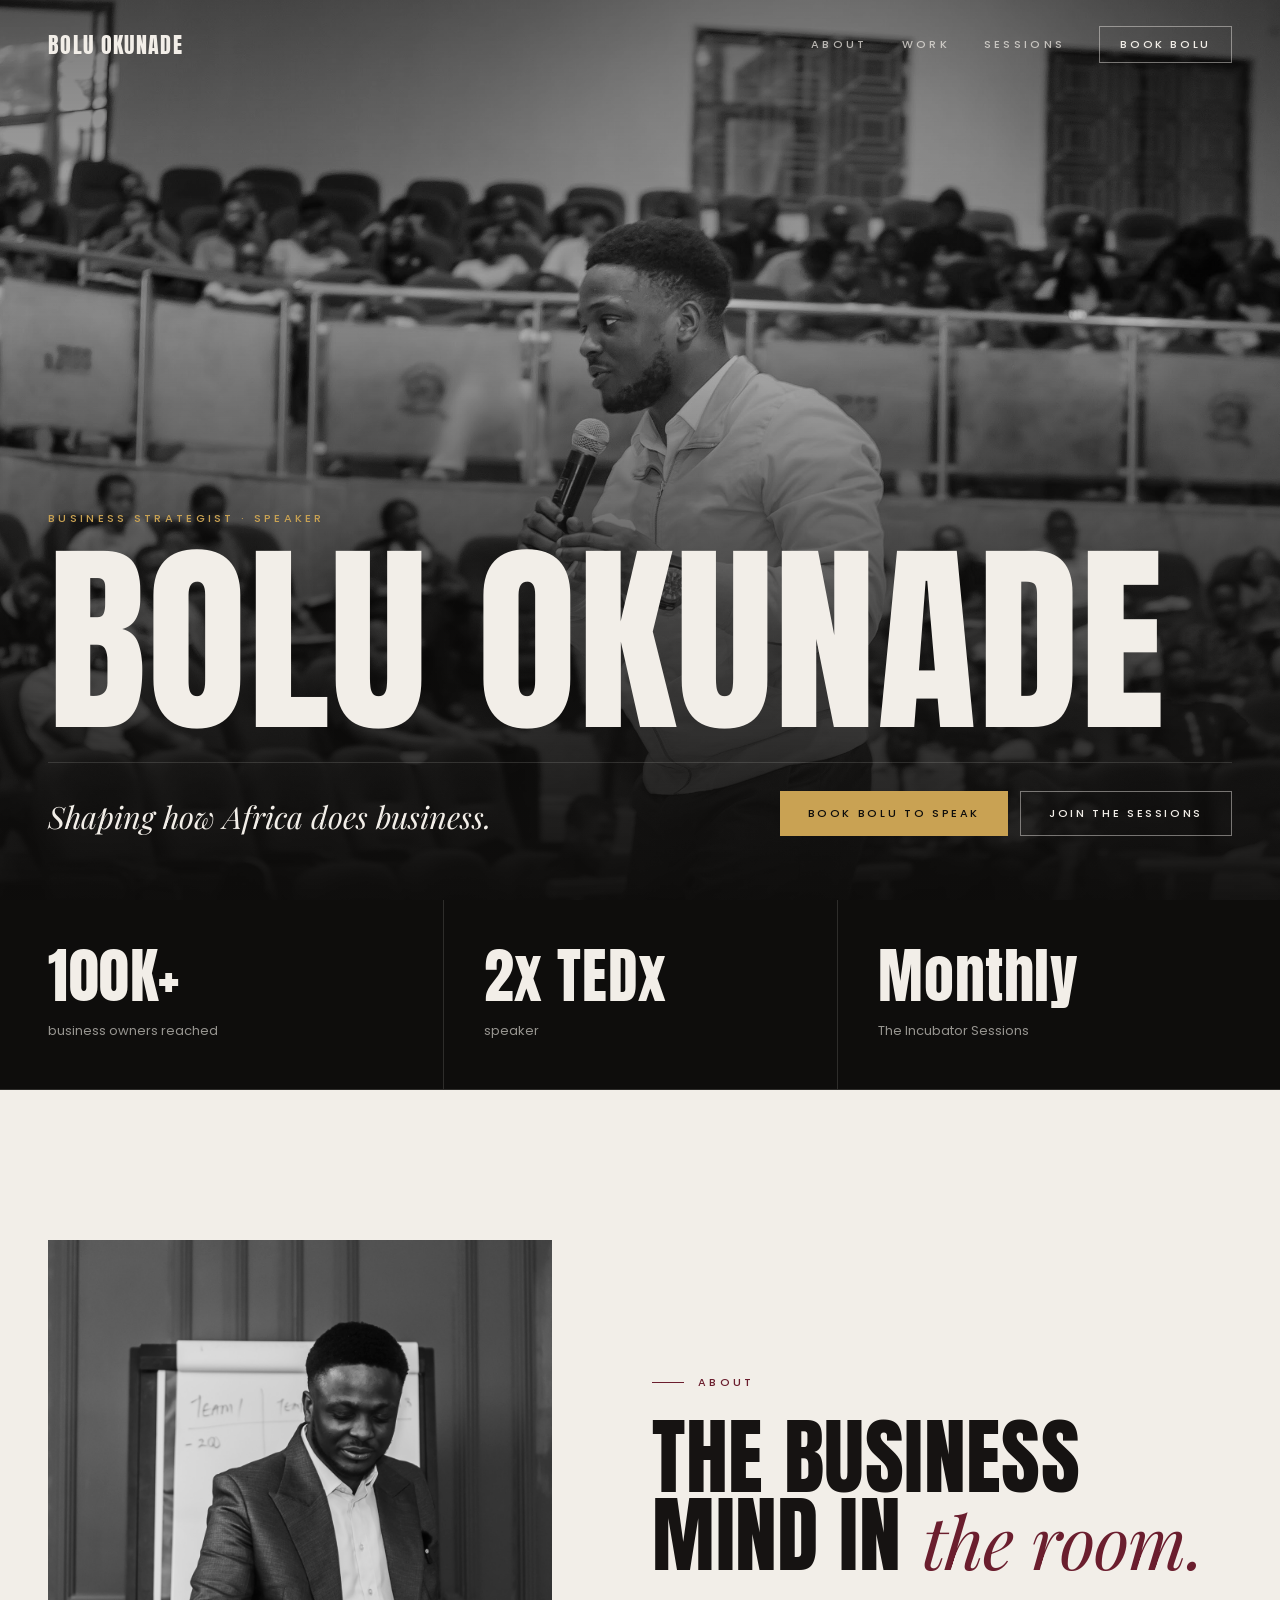
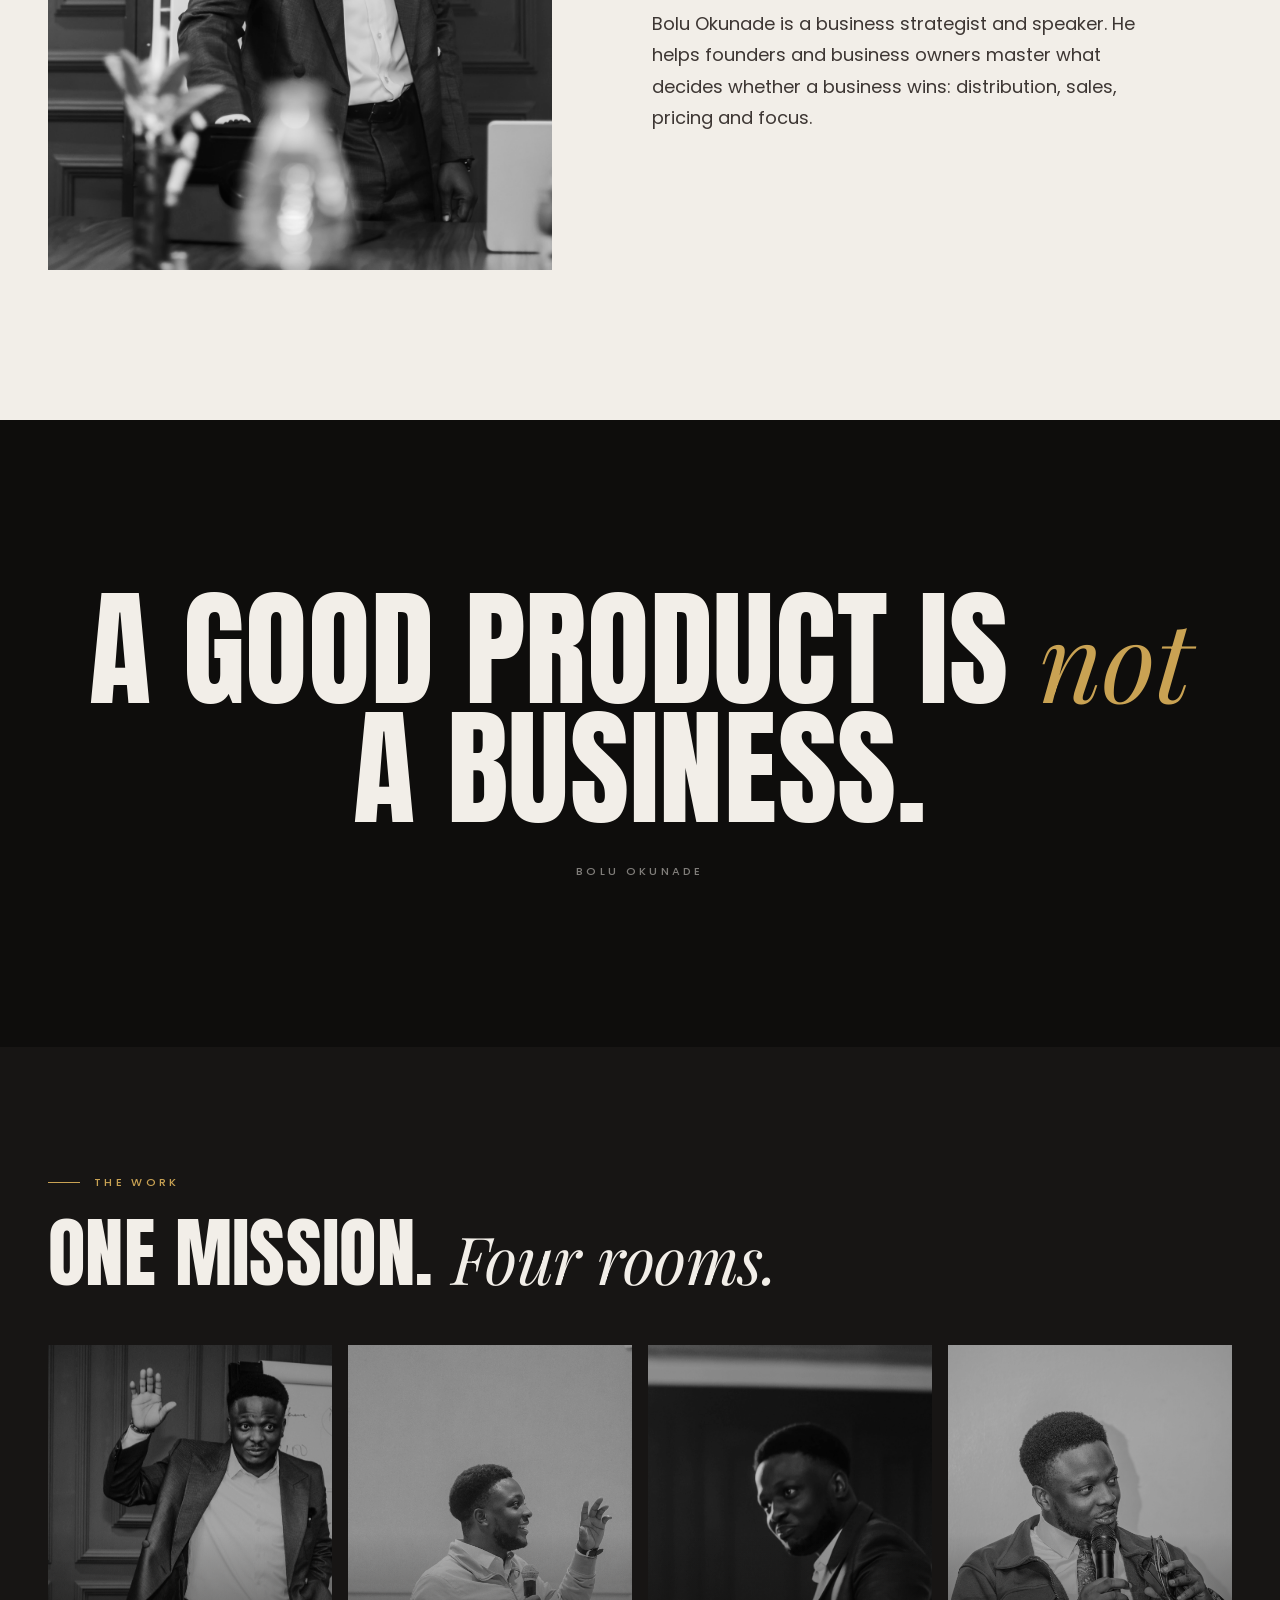
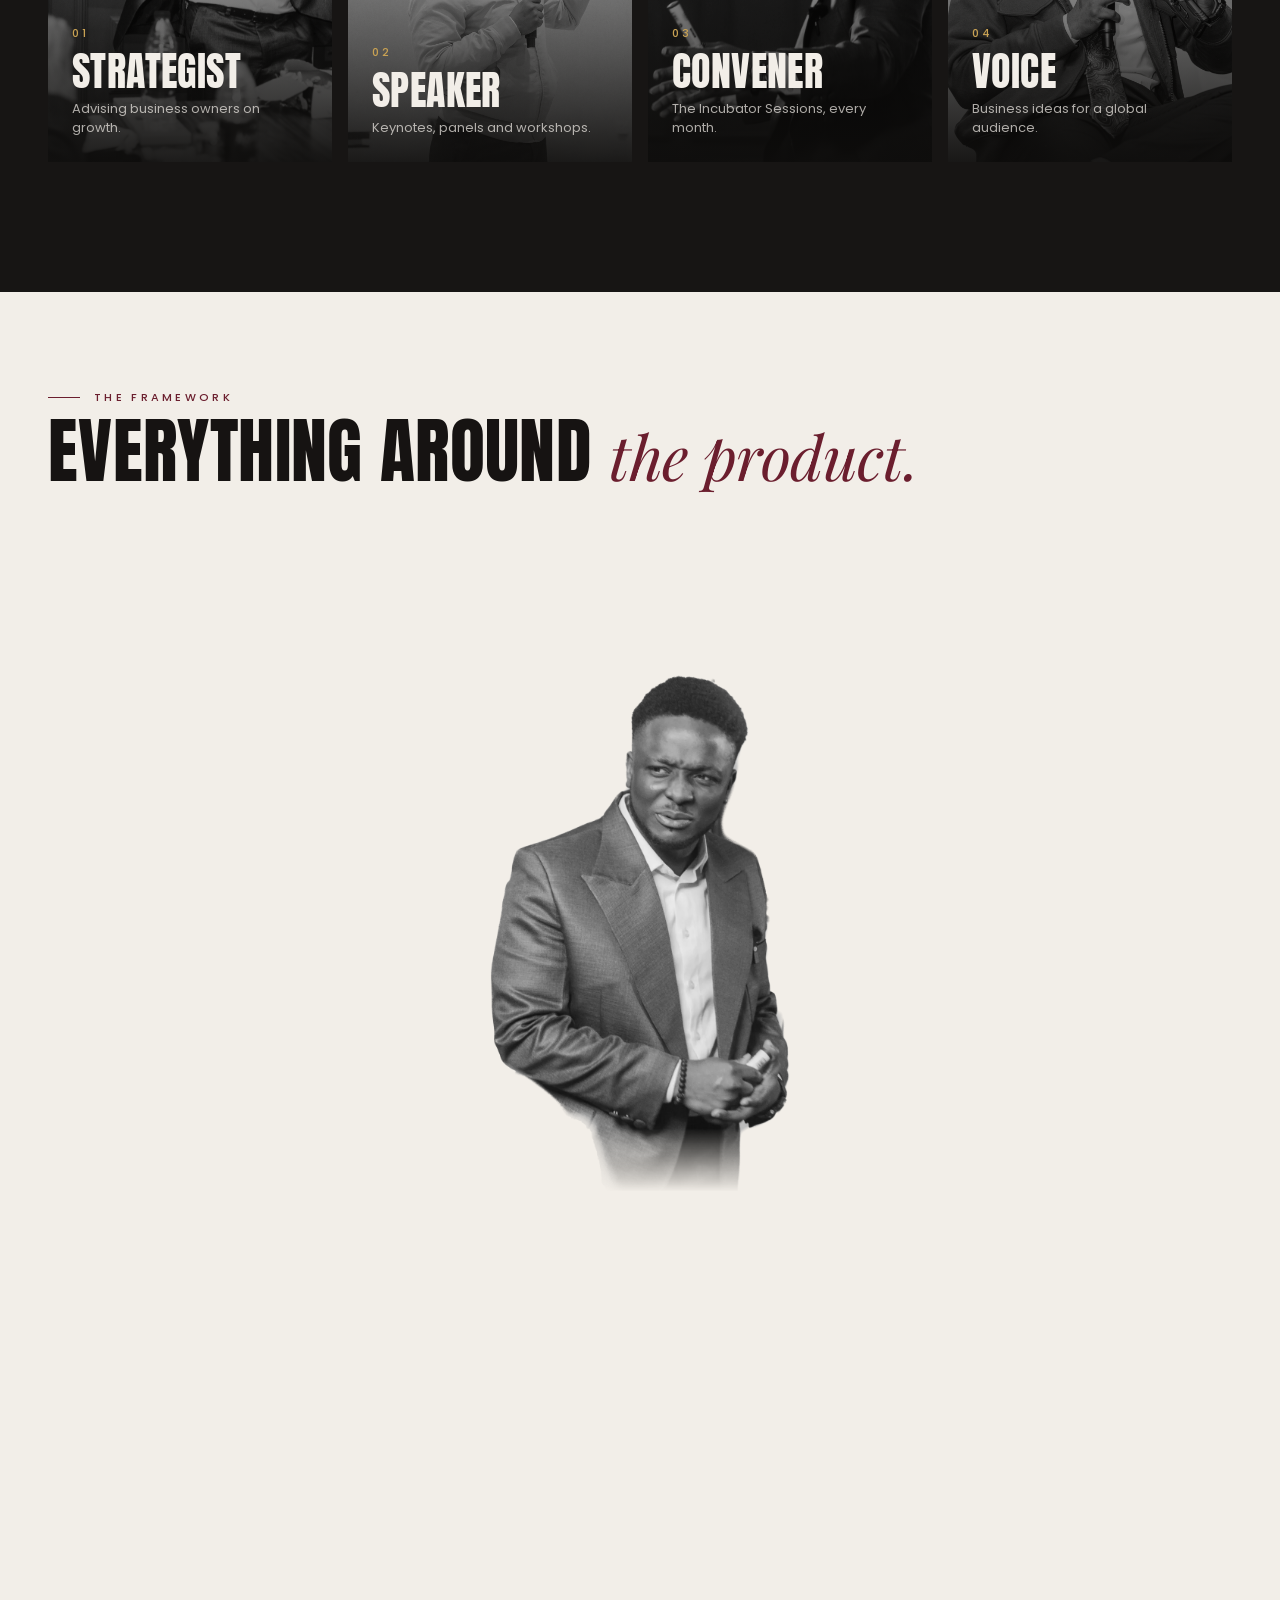
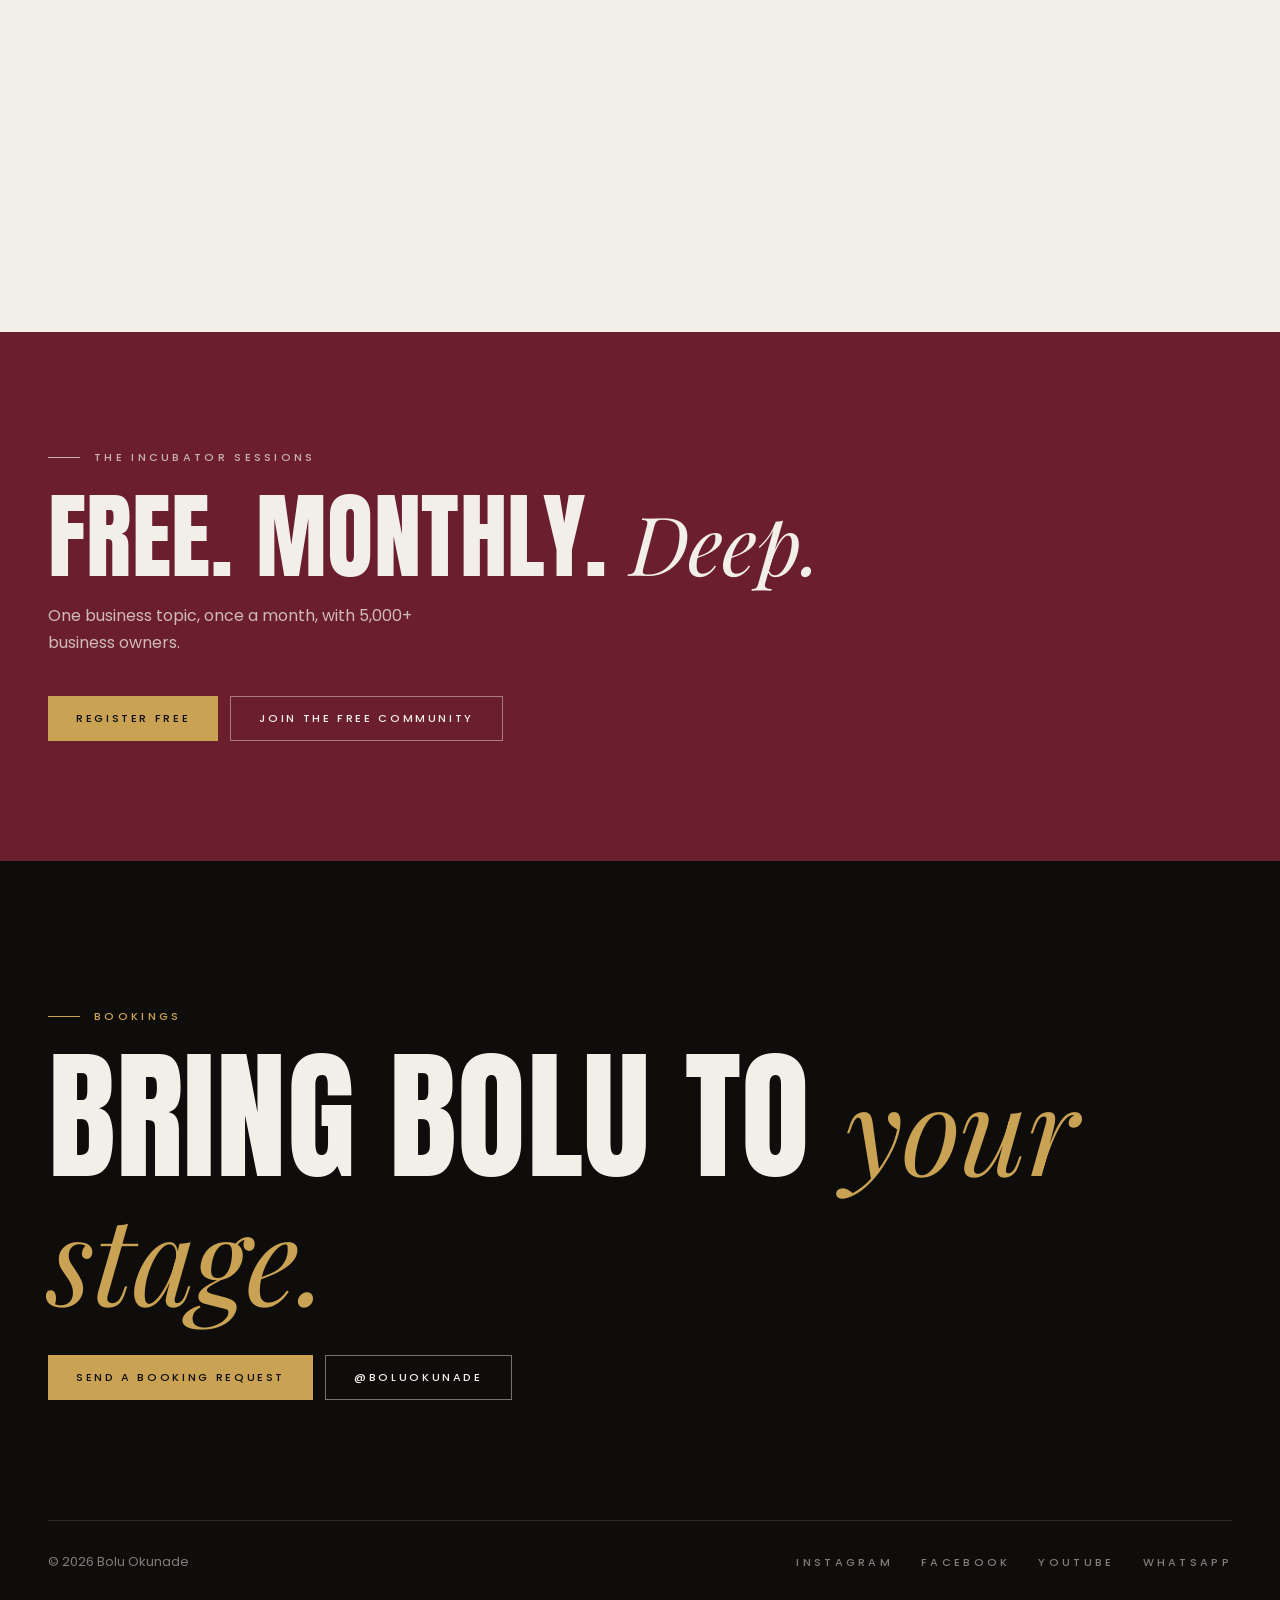
==== index.html @ fcb6431b "Launch boluokunade.com: homepage, booking, Incubator Sessions registration Co-Authored-By: Claude Op" ====
<!doctype html>
<html lang="en">
<head>
<meta charset="utf-8">
<meta name="viewport" content="width=device-width, initial-scale=1">
<title>Bolu Okunade · Business Strategist &amp; Speaker</title>
<meta name="description" content="Bolu Okunade is a business strategist and speaker shaping how Africa does business. Convener of The Incubator Sessions.">
<link rel="canonical" href="https://boluokunade.com/">
<meta property="og:type" content="website">
<meta property="og:url" content="https://boluokunade.com/">
<meta property="og:title" content="Bolu Okunade · Business Strategist &amp; Speaker">
<meta property="og:description" content="Shaping how Africa does business.">
<meta property="og:image" content="https://boluokunade.com/img/og.jpg">
<meta name="twitter:card" content="summary_large_image">
<meta name="theme-color" content="#0E0D0C">
<link rel="icon" href="img/mark-dark.svg" type="image/svg+xml">
<link rel="apple-touch-icon" href="img/apple-touch-icon.png">
<link rel="preconnect" href="https://fonts.googleapis.com">
<link rel="preconnect" href="https://fonts.gstatic.com" crossorigin>
<link href="https://fonts.googleapis.com/css2?family=Anton&family=Playfair+Display:ital,wght@0,400;0,500;1,400;1,500&family=Poppins:wght@300;400;500;600;700&display=swap" rel="stylesheet">
<script type="application/ld+json">
{"@context":"https://schema.org","@type":"Person","name":"Bolu Okunade","url":"https://boluokunade.com/","jobTitle":"Business Strategist and Speaker","sameAs":["https://www.instagram.com/boluokunade/","https://www.facebook.com/theboluokunade","https://www.youtube.com/@boluokunade"]}
</script>
<style>
:root{
  --black:#0E0D0C; --char:#171514; --cream:#F2EEE8; --ink:#161312; --muted:#7A726C;
  --ox:#6B1E2E; --gold:#C9A253; --line-d:rgba(242,238,232,.14); --line-l:rgba(22,19,18,.14);
  --serif:"Playfair Display",Georgia,serif; --sans:Poppins,system-ui,sans-serif; --power:Anton,Impact,sans-serif;
}
*{box-sizing:border-box;margin:0;padding:0}
body{background:var(--black);color:var(--cream);font:400 16px/1.7 var(--sans);-webkit-font-smoothing:antialiased;overflow-x:hidden}
img{display:block;max-width:100%;filter:grayscale(1)}
a{color:inherit;text-decoration:none}
.wrap{max-width:1280px;margin:0 auto;padding:0 48px}
em{font-family:var(--serif);font-style:italic;font-weight:400;text-transform:none}
.caps{font:500 11px/1 var(--sans);letter-spacing:.3em;text-transform:uppercase}
.display{font-family:var(--power);font-weight:400;text-transform:uppercase;line-height:.92;letter-spacing:.005em}
.display em{font-family:var(--serif);font-weight:400;letter-spacing:-.01em;font-size:.86em}
.btn{display:inline-flex;align-items:center;gap:12px;padding:16px 28px;font:500 11px/1 var(--sans);letter-spacing:.24em;text-transform:uppercase;transition:background .25s,color .25s,border-color .25s}
.btn-gold{background:var(--gold);color:var(--black)}
.btn-gold:hover{background:var(--cream)}
.btn-line{border:1px solid rgba(242,238,232,.45)}
.btn-line:hover{border-color:var(--cream);background:rgba(242,238,232,.06)}
.btn-ink{background:var(--ink);color:var(--cream)}
.btn-ink:hover{background:var(--ox)}
.rv{opacity:0;transform:translateY(24px);transition:opacity 1s,transform 1s cubic-bezier(.2,.7,.1,1)}
.rv.in{opacity:1;transform:none}
.label{display:flex;align-items:center;gap:14px;color:var(--gold);margin-bottom:30px}
.label::before{content:"";width:32px;height:1px;background:currentColor}

/* nav */
nav{position:fixed;inset:0 0 auto;z-index:50;padding:26px 0;transition:background .3s,padding .3s}
nav.solid{background:rgba(14,13,12,.9);backdrop-filter:blur(12px);padding:14px 0}
nav .wrap{display:flex;justify-content:space-between;align-items:center;gap:24px}
.wm{font:400 22px/1 var(--power);letter-spacing:.06em;text-transform:uppercase}
nav .links{display:flex;align-items:center;gap:34px}
nav .links a:not(.btn){opacity:.7;transition:opacity .2s}
nav .links a:not(.btn):hover{opacity:1}
nav .btn{padding:12px 20px}

/* hero */
.hero{position:relative;height:100vh;height:100svh;min-height:600px;overflow:hidden;display:flex;align-items:flex-end}
.hero-bg{position:absolute;inset:0;background:url(img/hero-stage.jpg) 47% 30%/cover no-repeat;filter:grayscale(1) contrast(1.08) brightness(.82);transform:scale(1.06);animation:settle 2.4s cubic-bezier(.2,.7,.1,1) forwards}
@keyframes settle{to{transform:scale(1)}}
.hero::after{content:"";position:absolute;inset:0;background:linear-gradient(0deg,rgba(14,13,12,.96) 0%,rgba(14,13,12,.55) 38%,rgba(14,13,12,.1) 65%,rgba(14,13,12,.45) 100%)}
.hero .wrap{position:relative;z-index:2;width:100%;padding-bottom:64px}
.hero .caps{color:var(--gold);margin-bottom:22px;opacity:0;animation:fade 1s .3s forwards}
.hero h1{font-size:clamp(84px,16vw,250px);opacity:0;animation:fade 1.2s .1s forwards}
.hero-row{display:flex;justify-content:space-between;align-items:flex-end;gap:40px;margin-top:28px;padding-top:28px;border-top:1px solid var(--line-d);opacity:0;animation:fade 1s .6s forwards}
.hero-row p{font:italic 400 clamp(24px,2.4vw,34px)/1.2 var(--serif)}
.hero-row .ctas{display:flex;gap:12px;flex-wrap:wrap}
@keyframes fade{to{opacity:1}}

/* proof */
.proof{border-bottom:1px solid var(--line-d)}
.proof .wrap{display:grid;grid-template-columns:repeat(3,1fr)}
.proof .wrap>div{padding:46px 0 46px 40px;border-left:1px solid var(--line-d)}
.proof .wrap>div:first-child{border-left:0;padding-left:0}
.proof b{display:block;font:400 60px/1 var(--power);letter-spacing:.01em;margin-bottom:10px}
.proof span{font-size:13px;color:rgba(242,238,232,.6)}

/* about */
section{padding:150px 0}
.about{background:var(--cream);color:var(--ink)}
.about .wrap{display:grid;grid-template-columns:1fr 1.15fr;gap:100px;align-items:center}
.about img{width:100%;aspect-ratio:4/5;object-fit:cover}
.about .label{color:var(--ox)}
.about h2{font-size:clamp(56px,6.6vw,104px);margin-bottom:34px}
.about h2 em{color:var(--ox)}
.about p{font-size:18px;line-height:1.75;color:#3d3633;max-width:500px}

/* statement */
.statement{background:var(--black);text-align:center;padding:170px 0}
.statement blockquote{font-size:clamp(60px,10vw,168px);max-width:1150px;margin:0 auto}
.statement blockquote em{color:var(--gold)}
.statement cite{display:block;margin-top:40px;font-style:normal;color:rgba(242,238,232,.5)}

/* roles */
.roles{background:var(--char);padding:130px 0}
.roles-head{display:flex;justify-content:space-between;align-items:flex-end;gap:30px;margin-bottom:56px}
.roles-head h2{font-size:clamp(52px,6vw,96px)}
.grid4{display:grid;grid-template-columns:repeat(4,1fr);gap:16px}
.role{position:relative;aspect-ratio:3/4.4;overflow:hidden;display:block}
.role img{width:100%;height:100%;object-fit:cover;transition:transform 1.2s cubic-bezier(.2,.7,.1,1),filter .6s;filter:grayscale(1) brightness(.75)}
.role:hover img{transform:scale(1.05);filter:grayscale(1) brightness(.9)}
.role::after{content:"";position:absolute;inset:0;background:linear-gradient(0deg,rgba(14,13,12,.9),rgba(14,13,12,0) 55%)}
.role div{position:absolute;left:24px;right:24px;bottom:24px;z-index:2}
.role .caps{color:var(--gold);margin-bottom:12px;display:block}
.role h3{font:400 40px/1 var(--power);letter-spacing:.01em;text-transform:uppercase;margin-bottom:8px}
.role p{font-size:13px;line-height:1.5;color:rgba(242,238,232,.7)}

/* framework (sticky scroll) */
.anat{height:360vh;position:relative;padding:0;background:var(--cream);color:var(--ink)}
.anat-stage{position:sticky;top:0;height:100vh;height:100svh;overflow:hidden}
.anat-head{position:absolute;left:0;right:0;top:100px;z-index:3}
.anat-head .label{color:var(--ox);margin-bottom:16px}
.anat-head h2{font-size:clamp(44px,min(5.6vw,10vh),92px)}
.anat-head h2 em{color:var(--ox)}
.anat-fig{position:absolute;left:50%;bottom:0;height:62%;transform:translateX(-50%);transform-origin:50% 100%;z-index:2}
.anat-fig img{height:100%;width:auto}
.anat-svg{position:absolute;inset:0;width:100%;height:100%;z-index:3;pointer-events:none}
.anat-svg path{fill:none;stroke:var(--ink);stroke-width:1;opacity:.6}
.anat-svg circle{fill:var(--ox);transition:opacity .3s}
.lbl{position:absolute;z-index:4;width:200px;opacity:0;transform:translateY(12px);transition:opacity .5s,transform .5s}
.lbl.on{opacity:1;transform:none}
.lbl b{display:block;font:italic 400 26px/1 var(--serif);padding-bottom:8px;border-bottom:1px solid var(--ink)}
.lbl.r{text-align:right}

/* sessions */
.sessions{background:var(--ox);padding:120px 0}
.sessions .wrap{display:flex;justify-content:space-between;align-items:flex-end;gap:40px;flex-wrap:wrap}
.sessions .label{color:rgba(242,238,232,.7)}
.sessions h2{font-size:clamp(56px,7.4vw,120px)}
.sessions p{margin-top:22px;color:rgba(242,238,232,.75);max-width:420px}
.sessions .btn-gold:hover{background:var(--black);color:var(--cream)}

/* footer */
footer{background:var(--black);padding:150px 0 40px}
footer h2{font-size:clamp(64px,11vw,190px);margin-bottom:44px}
footer h2 em{color:var(--gold)}
.ctas{display:flex;gap:12px;flex-wrap:wrap}
.foot-bot{display:flex;justify-content:space-between;align-items:center;gap:20px;flex-wrap:wrap;margin-top:120px;padding-top:30px;border-top:1px solid var(--line-d);font-size:13px;color:rgba(242,238,232,.5)}
.socials{display:flex;gap:28px}
.socials a:hover{color:var(--cream)}

@media (prefers-reduced-motion:reduce){
  .rv,.lbl{opacity:1;transform:none;transition:none}
  .hero-bg,.hero .caps,.hero h1,.hero-row{animation:none;opacity:1;transform:none}
}
@media (max-width:980px){
  nav .links a:not(.btn){display:none}
  .hero-row{flex-direction:column;align-items:flex-start}
  .about .wrap{grid-template-columns:1fr;gap:56px}
  .about img{max-width:480px}
  .grid4{grid-template-columns:1fr 1fr}
  .roles-head{flex-direction:column;align-items:flex-start}
}
@media (max-width:640px){
  .wrap{padding:0 16px}
  section{padding:100px 0}
  .wm{font-size:21px}
  nav .btn{padding:10px 14px;font-size:10px}
  .hero-bg{background-position:46% 30%}
  .hero .wrap{padding-bottom:40px}
  .hero h1{font-size:25vw}
  .hero-row .ctas{width:100%;flex-direction:column}
  .hero-row .btn{justify-content:center}
  .proof .wrap{grid-template-columns:1fr}
  .proof .wrap>div{border-left:0;border-top:1px solid var(--line-d);padding:28px 0}
  .proof .wrap>div:first-child{border-top:0}
  .proof b{font-size:48px}
  .statement{padding:110px 0}
  .statement blockquote{font-size:16vw}
  .roles{padding:100px 0}
  .grid4{grid-template-columns:1fr;gap:12px}
  .role{aspect-ratio:4/3.6}
  .anat-head{top:90px}
  .anat-head h2{font-size:11vw}
  .anat-fig{height:50%}
  .lbl{width:30vw}
  .lbl b{font-size:18px;padding-bottom:5px}
  .sessions{padding:96px 0}
  .sessions .ctas{width:100%;flex-direction:column}
  .sessions .btn{width:100%;justify-content:center}
  footer{padding:110px 0 36px}
  footer h2{font-size:19vw}
  footer .btn{width:100%;justify-content:center}
  .foot-bot{flex-direction:column;align-items:flex-start;margin-top:80px}
}
</style>
</head>
<body>

<nav id="nav">
  <div class="wrap">
    <a class="wm" href="#top">Bolu Okunade</a>
    <div class="links caps">
      <a href="#about">About</a>
      <a href="#work">Work</a>
      <a href="#sessions">Sessions</a>
      <a class="btn btn-line" href="booking/">Book Bolu</a>
    </div>
  </div>
</nav>

<header class="hero" id="top">
  <div class="hero-bg" role="img" aria-label="Bolu Okunade speaking to a packed auditorium"></div>
  <div class="wrap">
    <div class="caps">Business strategist &middot; Speaker</div>
    <h1 class="display">Bolu Okunade</h1>
    <div class="hero-row">
      <p>Shaping how Africa does business.</p>
      <div class="ctas">
        <a class="btn btn-gold" href="booking/">Book Bolu to speak</a>
        <a class="btn btn-line" href="incubator-sessions/">Join the sessions</a>
      </div>
    </div>
  </div>
</header>

<div class="proof">
  <div class="wrap">
    <div><b>100K+</b><span>business owners reached</span></div>
    <div><b>2x TEDx</b><span>speaker</span></div>
    <div><b>Monthly</b><span>The Incubator Sessions</span></div>
  </div>
</div>

<section class="about" id="about">
  <div class="wrap">
    <img class="rv" src="img/bw-standing-smile.jpg" alt="Bolu Okunade" loading="lazy">
    <div class="rv">
      <div class="caps label">About</div>
      <h2 class="display">The business mind in <em>the room.</em></h2>
      <p>Bolu Okunade is a business strategist and speaker. He helps founders and business owners master what decides whether a business wins: distribution, sales, pricing and focus.</p>
    </div>
  </div>
</section>

<section class="statement">
  <div class="wrap rv">
    <blockquote class="display">A good product is <em>not</em> a business.</blockquote>
    <cite class="caps">Bolu Okunade</cite>
  </div>
</section>

<section class="roles" id="work">
  <div class="wrap">
    <div class="roles-head rv">
      <div><div class="caps label">The work</div><h2 class="display">One mission. <em>Four rooms.</em></h2></div>
    </div>
    <div class="grid4 rv">
      <a class="role" href="booking/"><img src="img/bw-flipchart-hand-raised.jpg" alt="" loading="lazy" style="object-position:62% 50%"><div><span class="caps">01</span><h3>Strategist</h3><p>Advising business owners on growth.</p></div></a>
      <a class="role" href="booking/"><img src="img/stage-cream-gesture.jpg" alt="" loading="lazy"><div><span class="caps">02</span><h3>Speaker</h3><p>Keynotes, panels and workshops.</p></div></a>
      <a class="role" href="incubator-sessions/"><img src="img/bw-reaching-dramatic.jpg" alt="" loading="lazy" style="object-position:42% 50%"><div><span class="caps">03</span><h3>Convener</h3><p>The Incubator Sessions, every month.</p></div></a>
      <a class="role" href="https://www.instagram.com/boluokunade/" target="_blank" rel="noopener"><img src="img/panel-mic-purple.jpg" alt="" loading="lazy"><div><span class="caps">04</span><h3>Voice</h3><p>Business ideas for a global audience.</p></div></a>
    </div>
  </div>
</section>

<section class="anat">
  <div class="anat-stage" id="stage">
    <div class="anat-head"><div class="wrap"><div class="caps label">The framework</div><h2 class="display">Everything around <em>the product.</em></h2></div></div>
    <div class="anat-fig" id="fig"><img src="img/cut-portrait-confident-flipchart.webp" alt="Bolu Okunade"></div>
    <svg class="anat-svg" id="svg"></svg>
    <div class="lbl" data-ax=".50" data-ay=".07"><b>Product</b></div>
    <div class="lbl" data-ax=".30" data-ay=".30"><b>Distribution</b></div>
    <div class="lbl" data-ax=".22" data-ay=".62"><b>Marketing</b></div>
    <div class="lbl r" data-ax=".64" data-ay=".24"><b>Sales</b></div>
    <div class="lbl r" data-ax=".66" data-ay=".50"><b>Pricing</b></div>
    <div class="lbl r" data-ax=".60" data-ay=".80"><b>Focus</b></div>
  </div>
</section>

<section class="sessions" id="sessions">
  <div class="wrap rv">
    <div>
      <div class="caps label">The Incubator Sessions</div>
      <h2 class="display">Free. Monthly. <em>Deep.</em></h2>
      <p>One business topic, once a month, with 5,000+ business owners.</p>
    </div>
    <div class="ctas"><a class="btn btn-gold" href="incubator-sessions/">Register free</a><a class="btn btn-line" href="https://whatsapp.com/channel/0029Va9CuOV9mrGWqWulPM1h" target="_blank" rel="noopener">Join the free community</a></div>
  </div>
</section>

<footer id="contact">
  <div class="wrap">
    <div class="caps label">Bookings</div>
    <h2 class="display">Bring Bolu to <em>your stage.</em></h2>
    <div class="ctas">
      <a class="btn btn-gold" href="booking/">Send a booking request</a>
      <a class="btn btn-line" href="https://www.instagram.com/boluokunade/" target="_blank" rel="noopener">@boluokunade</a>
    </div>
    <div class="foot-bot">
      <span>&copy; <span id="yr">2026</span> Bolu Okunade</span>
      <div class="socials caps">
        <a href="https://www.instagram.com/boluokunade/" target="_blank" rel="noopener">Instagram</a>
        <a href="https://www.facebook.com/theboluokunade" target="_blank" rel="noopener">Facebook</a>
        <a href="https://www.youtube.com/@boluokunade" target="_blank" rel="noopener">YouTube</a>
        <a href="https://whatsapp.com/channel/0029Va9CuOV9mrGWqWulPM1h" target="_blank" rel="noopener">WhatsApp</a>
      </div>
    </div>
  </div>
</footer>

<script>
const reduce = matchMedia('(prefers-reduced-motion: reduce)').matches;
const nav = document.getElementById('nav');
const stage = document.getElementById('stage'), anat = stage.parentElement, fig = document.getElementById('fig'),
  svg = document.getElementById('svg'), lbls = [...stage.querySelectorAll('.lbl')];
let paths = [];
function layout() {
  const W = stage.clientWidth, H = stage.clientHeight, mobile = W < 640;
  svg.setAttribute('viewBox', `0 0 ${W} ${H}`);
  fig.style.transform = 'translateX(-50%)';
  const fr = fig.getBoundingClientRect(), sr = stage.getBoundingClientRect();
  const fx = fr.left - sr.left, fy = fr.top - sr.top, fw = fr.width, fh = fr.height;
  const top = H * .48, bottom = H * .88, pad = mobile ? 16 : Math.max(48, W * .08);
  for (const side of ['left', 'right']) {
    const list = lbls.filter(l => l.classList.contains('r') === (side === 'right'));
    list.forEach((l, i) => { l.style.top = (top + (bottom - top) * i / (list.length - 1) - l.offsetHeight) + 'px'; l.style[side] = pad + 'px'; });
  }
  svg.innerHTML = '';
  paths = lbls.map(l => {
    const isR = l.classList.contains('r'), lr = l.getBoundingClientRect();
    const ly = lr.bottom - sr.top, sx = (isR ? lr.left : lr.right) - sr.left;
    const kx = sx + (isR ? -1 : 1) * (mobile ? 6 : 30);
    const ax = fx + fw * +l.dataset.ax, ay = fy + fh * +l.dataset.ay;
    const p = document.createElementNS('http://www.w3.org/2000/svg', 'path');
    p.setAttribute('d', `M${sx},${ly} L${kx},${ly} L${ax},${ay}`);
    const c = document.createElementNS('http://www.w3.org/2000/svg', 'circle');
    c.setAttribute('cx', ax); c.setAttribute('cy', ay); c.setAttribute('r', 4);
    svg.append(p, c);
    const len = p.getTotalLength();
    p.style.strokeDasharray = len;
    return { p, c, len };
  });
  tick();
}
function tick() {
  nav.classList.toggle('solid', scrollY > 30);
  const r = anat.getBoundingClientRect();
  const p = reduce ? 1 : Math.min(1, Math.max(0, -r.top / (r.height - innerHeight)));
  fig.style.transform = `translateX(-50%) scale(${.95 + .05 * p})`;
  lbls.forEach((l, i) => {
    const t = Math.min(1, Math.max(0, (p - (.05 + i * .13)) / .1));
    l.classList.toggle('on', t > .3);
    if (paths[i]) { paths[i].p.style.strokeDashoffset = paths[i].len * (1 - t); paths[i].c.style.opacity = t >= 1 ? 1 : 0; }
  });
}
addEventListener('scroll', () => requestAnimationFrame(tick), { passive: true });
addEventListener('resize', layout);
const figImg = fig.querySelector('img');
if (figImg.complete) layout(); else figImg.addEventListener('load', layout);
if (document.fonts) document.fonts.ready.then(layout);

const io = new IntersectionObserver(es => es.forEach(e => { if (e.isIntersecting) { e.target.classList.add('in'); io.unobserve(e.target); } }), { threshold: .15 });
document.querySelectorAll('.rv').forEach(el => io.observe(el));
document.getElementById('yr').textContent = new Date().getFullYear();
</script>
</body>
</html>
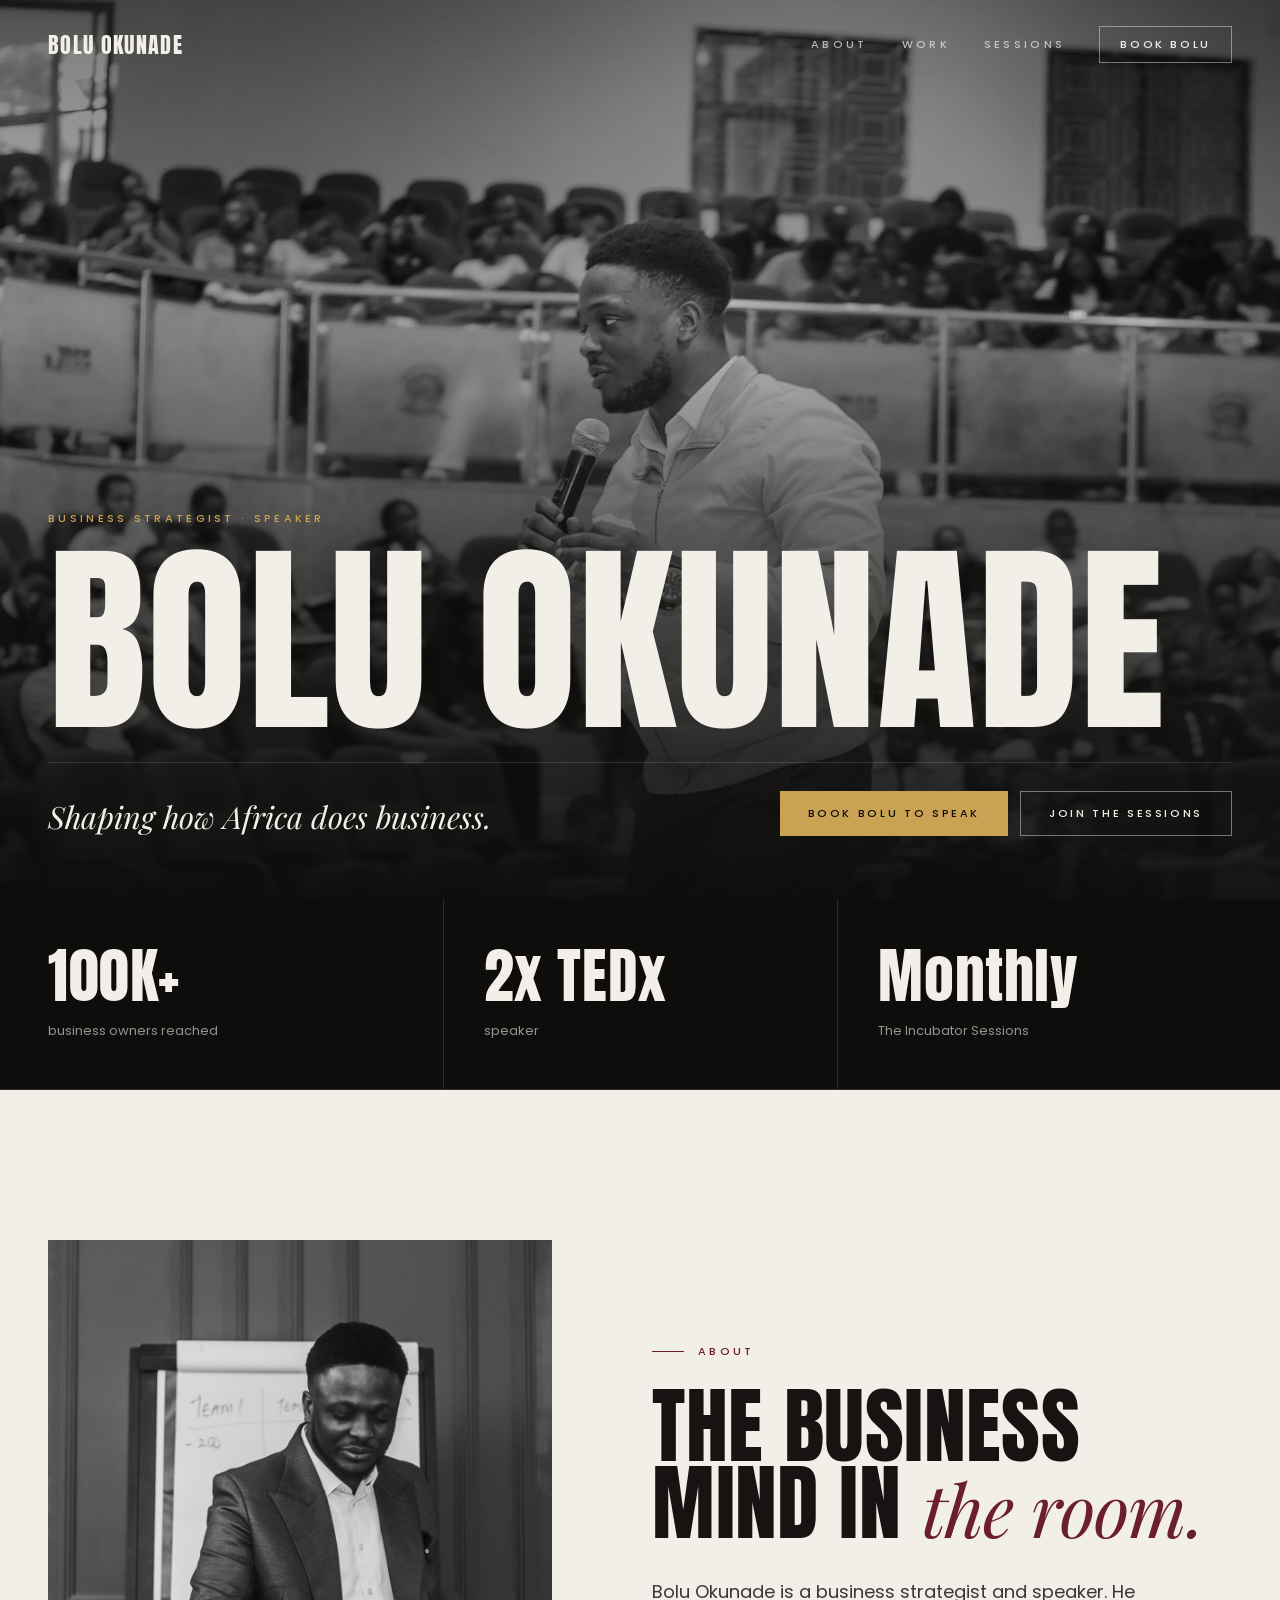
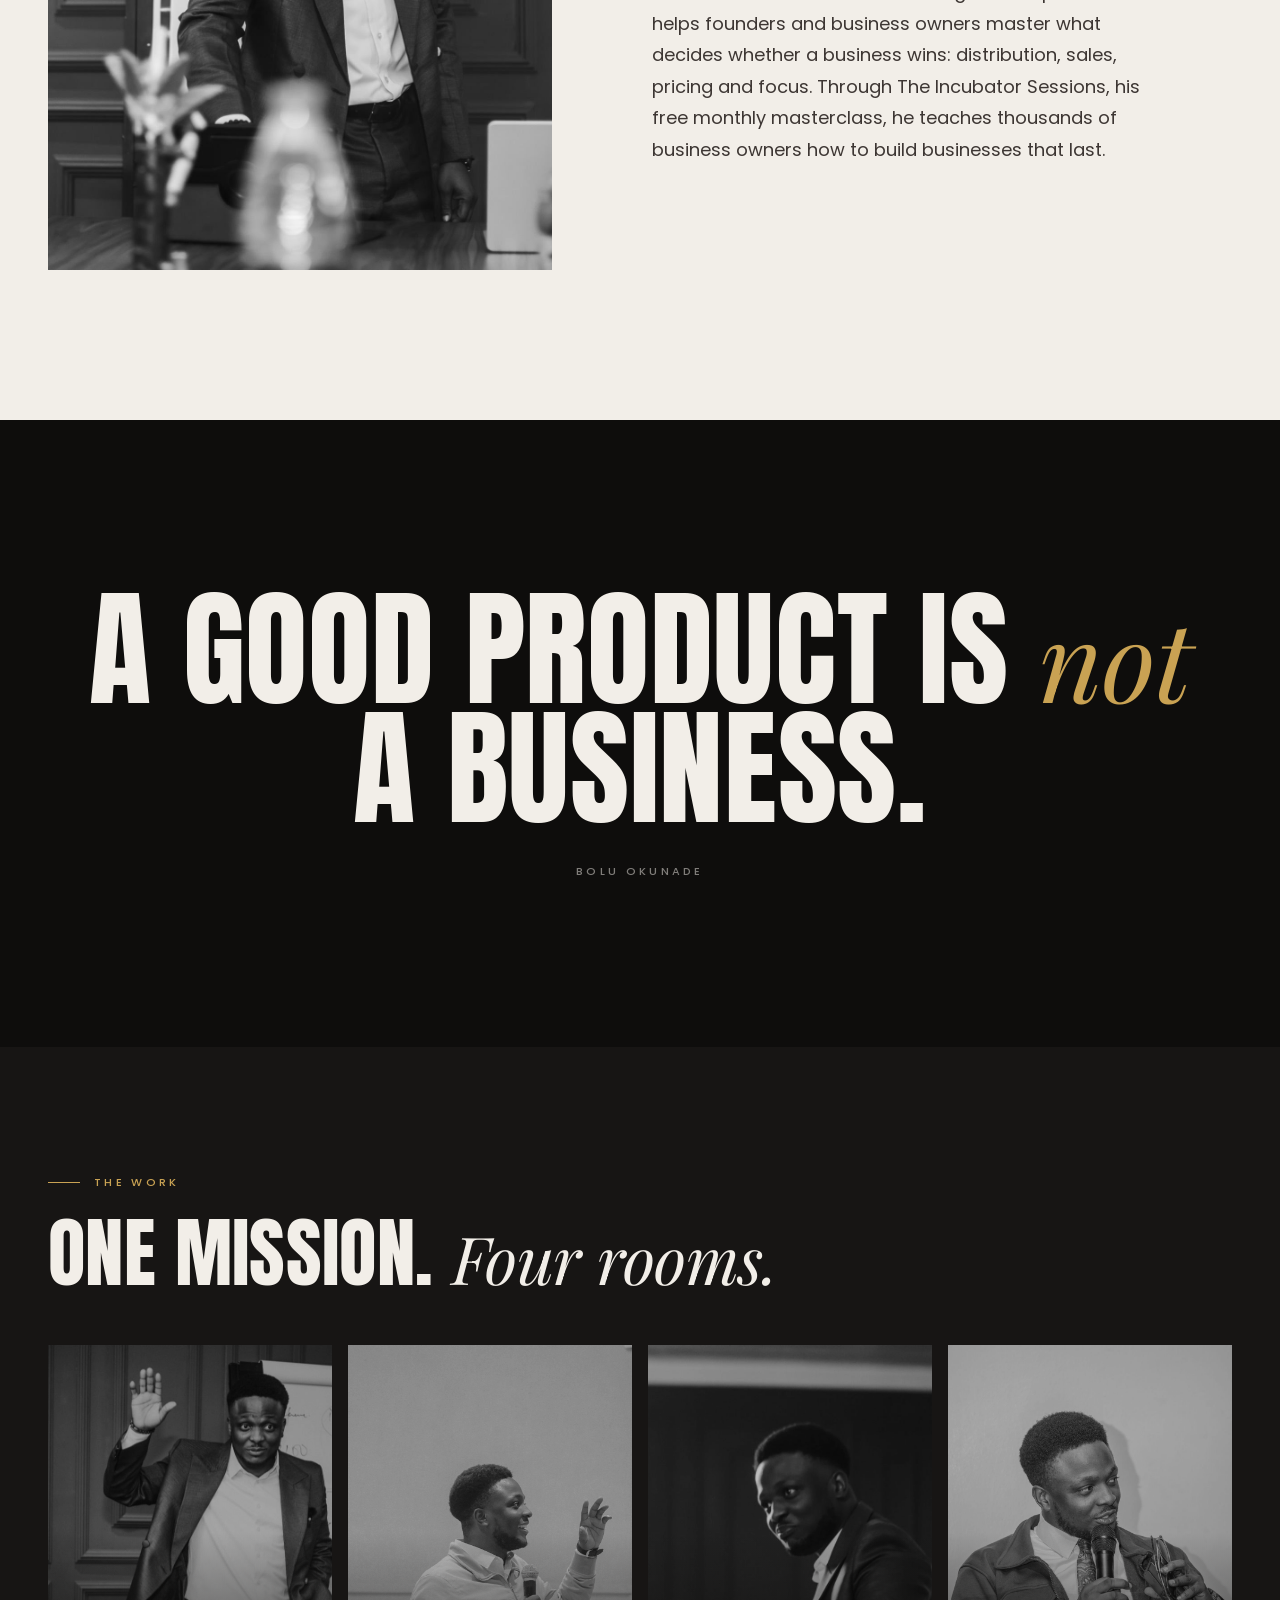
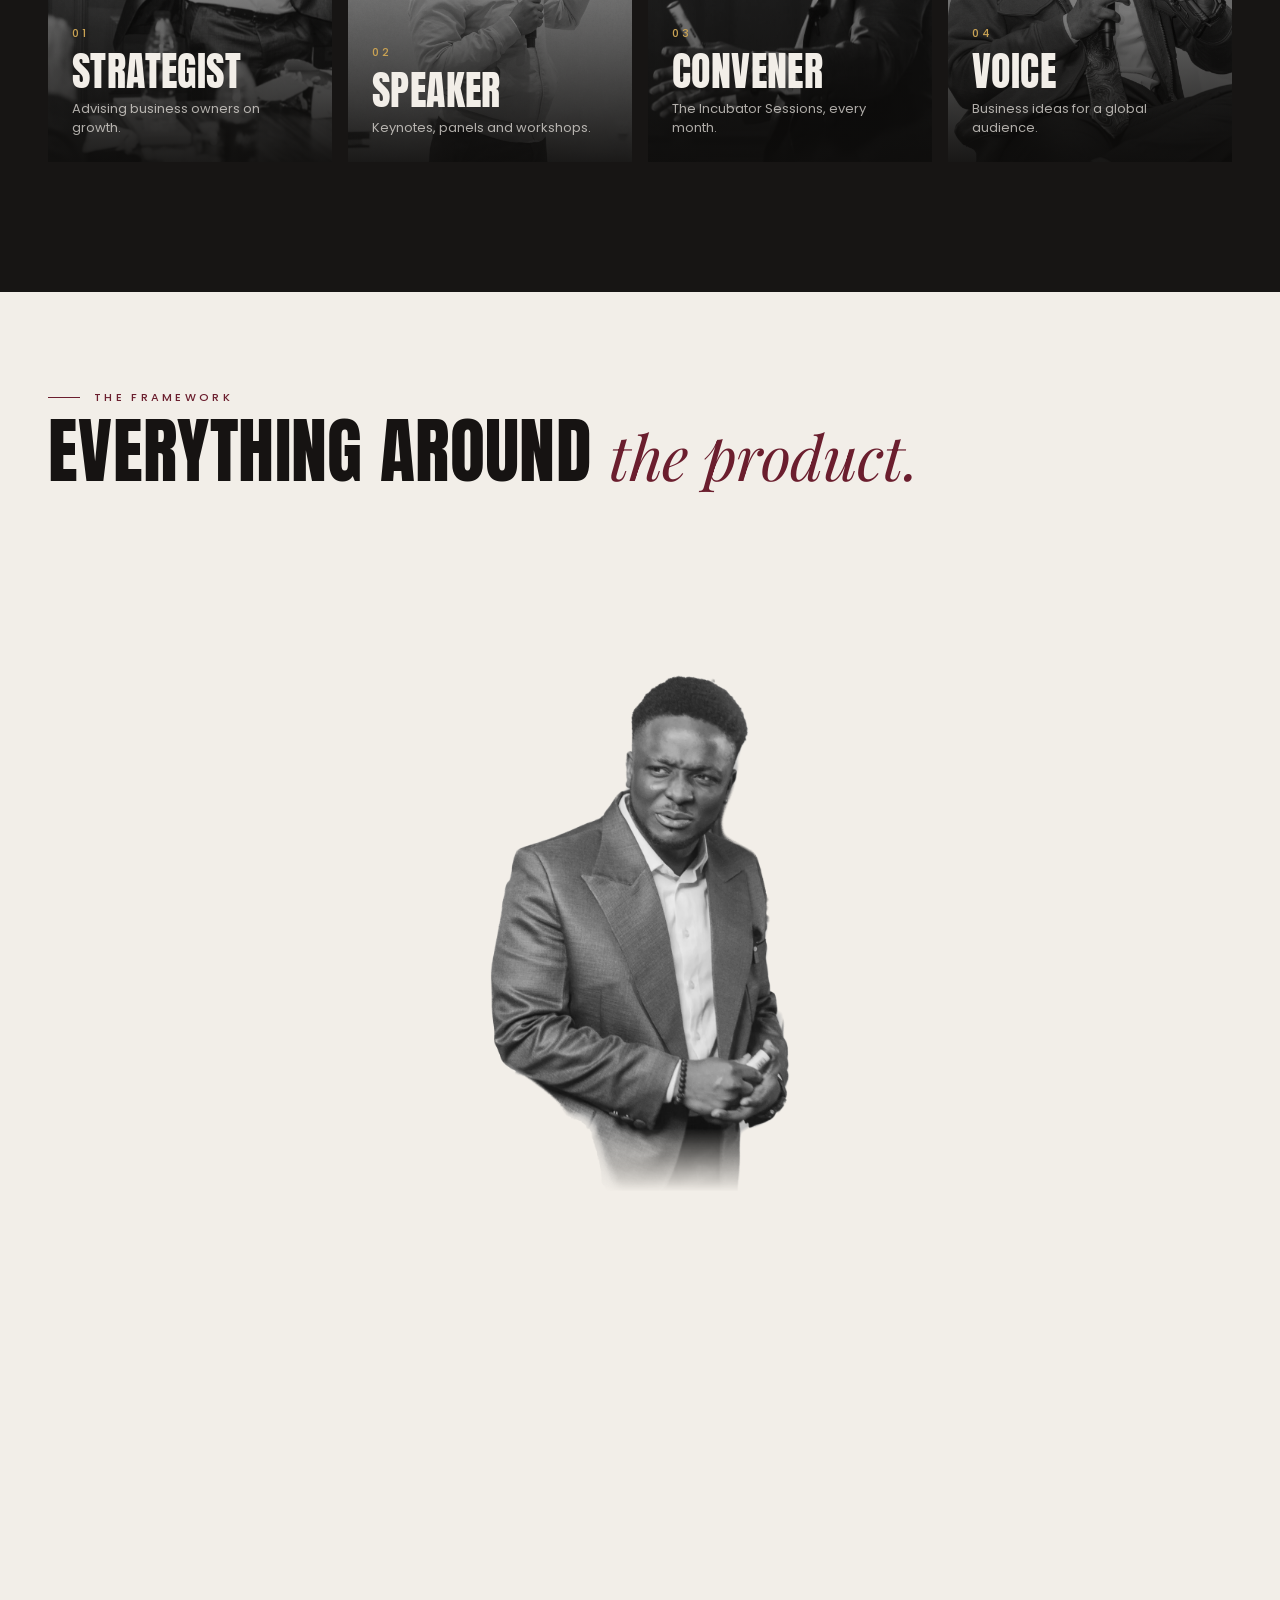
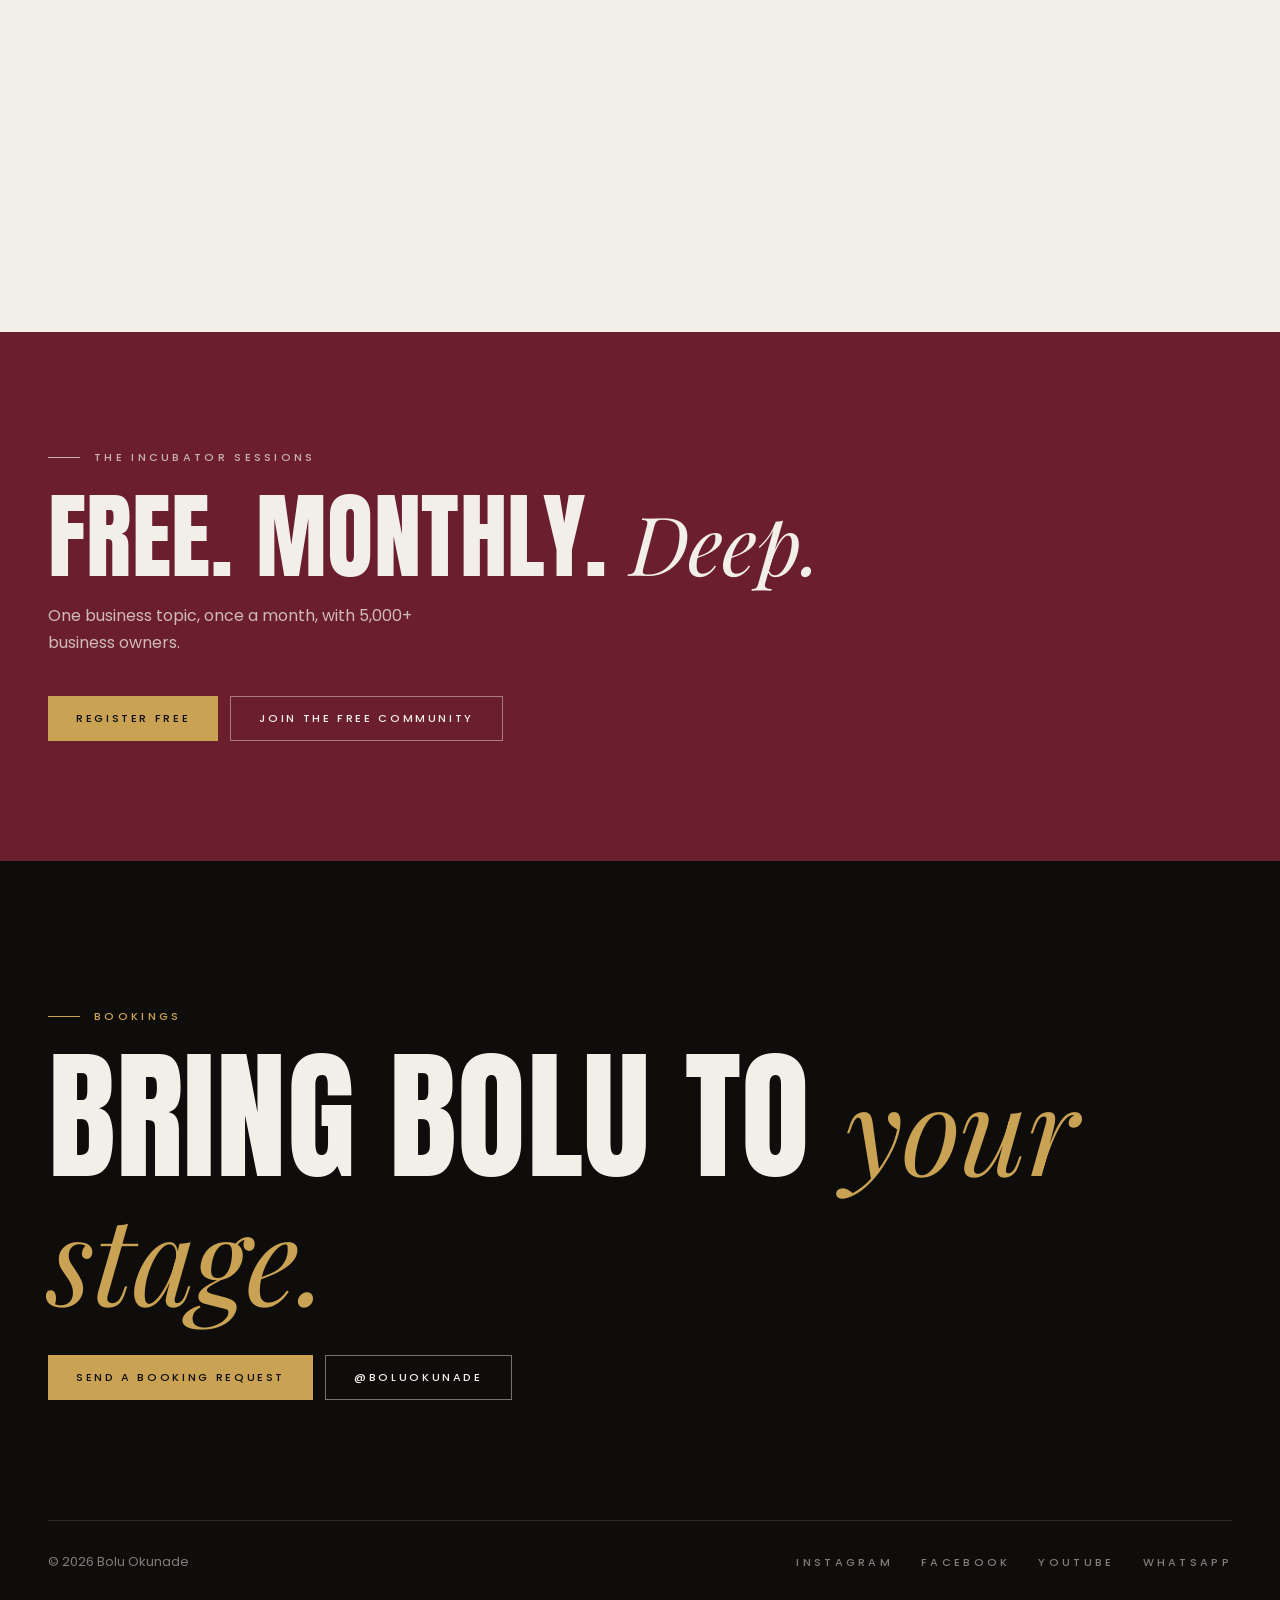
==== commit 0fa6ac58: "Bookings via Google Sheet + email script; SEO pass Booking form now posts to a Google Apps Script th" ====
--- a/index.html
+++ b/index.html
@@ -3,15 +3,28 @@
 <head>
 <meta charset="utf-8">
 <meta name="viewport" content="width=device-width, initial-scale=1">
-<title>Bolu Okunade · Business Strategist &amp; Speaker</title>
-<meta name="description" content="Bolu Okunade is a business strategist and speaker shaping how Africa does business. Convener of The Incubator Sessions.">
+<title>Bolu Okunade | Business Strategist &amp; Keynote Speaker</title>
+<meta name="description" content="Bolu Okunade is a business strategist, 2x TEDx speaker and convener of The Incubator Sessions, reaching 100,000+ business owners. Book Bolu to speak at your event.">
+<meta name="author" content="Bolu Okunade">
+<meta name="robots" content="index, follow, max-image-preview:large">
 <link rel="canonical" href="https://boluokunade.com/">
-<meta property="og:type" content="website">
+<meta property="og:type" content="profile">
+<meta property="og:site_name" content="Bolu Okunade">
+<meta property="og:locale" content="en_US">
 <meta property="og:url" content="https://boluokunade.com/">
-<meta property="og:title" content="Bolu Okunade · Business Strategist &amp; Speaker">
-<meta property="og:description" content="Shaping how Africa does business.">
+<meta property="og:title" content="Bolu Okunade | Business Strategist &amp; Keynote Speaker">
+<meta property="og:description" content="Shaping how Africa does business. 2x TEDx speaker. 100K+ business owners reached.">
 <meta property="og:image" content="https://boluokunade.com/img/og.jpg">
+<meta property="og:image:width" content="1200">
+<meta property="og:image:height" content="630">
+<meta property="og:image:alt" content="Bolu Okunade, business strategist and speaker">
+<meta property="profile:first_name" content="Bolu">
+<meta property="profile:last_name" content="Okunade">
 <meta name="twitter:card" content="summary_large_image">
+<meta name="twitter:title" content="Bolu Okunade | Business Strategist &amp; Keynote Speaker">
+<meta name="twitter:description" content="Shaping how Africa does business. 2x TEDx speaker. 100K+ business owners reached.">
+<meta name="twitter:image" content="https://boluokunade.com/img/og.jpg">
+<link rel="preload" as="image" href="img/hero-stage.jpg" fetchpriority="high">
 <meta name="theme-color" content="#0E0D0C">
 <link rel="icon" href="img/mark-dark.svg" type="image/svg+xml">
 <link rel="apple-touch-icon" href="img/apple-touch-icon.png">
@@ -19,7 +32,17 @@
 <link rel="preconnect" href="https://fonts.gstatic.com" crossorigin>
 <link href="https://fonts.googleapis.com/css2?family=Anton&family=Playfair+Display:ital,wght@0,400;0,500;1,400;1,500&family=Poppins:wght@300;400;500;600;700&display=swap" rel="stylesheet">
 <script type="application/ld+json">
-{"@context":"https://schema.org","@type":"Person","name":"Bolu Okunade","url":"https://boluokunade.com/","jobTitle":"Business Strategist and Speaker","sameAs":["https://www.instagram.com/boluokunade/","https://www.facebook.com/theboluokunade","https://www.youtube.com/@boluokunade"]}
+{"@context":"https://schema.org","@graph":[
+ {"@type":"Person","@id":"https://boluokunade.com/#bolu","name":"Bolu Okunade","url":"https://boluokunade.com/",
+  "image":"https://boluokunade.com/img/bw-standing-smile.jpg","jobTitle":"Business Strategist and Keynote Speaker",
+  "description":"Business strategist and 2x TEDx speaker shaping how Africa does business. Convener of The Incubator Sessions.",
+  "knowsAbout":["Business strategy","Distribution","Sales","Pricing","Marketing","Entrepreneurship","Small business growth"],
+  "sameAs":["https://www.instagram.com/boluokunade/","https://www.facebook.com/theboluokunade","https://www.youtube.com/@boluokunade"]},
+ {"@type":"WebSite","@id":"https://boluokunade.com/#site","url":"https://boluokunade.com/","name":"Bolu Okunade","publisher":{"@id":"https://boluokunade.com/#bolu"},"inLanguage":"en"},
+ {"@type":"EducationalOrganization","@id":"https://boluokunade.com/incubator-sessions/#org","name":"The Incubator Sessions","url":"https://boluokunade.com/incubator-sessions/",
+  "description":"Free monthly live business sessions with Bolu Okunade for founders and business owners.","founder":{"@id":"https://boluokunade.com/#bolu"}},
+ {"@type":"ProfilePage","url":"https://boluokunade.com/","name":"Bolu Okunade | Business Strategist & Keynote Speaker","mainEntity":{"@id":"https://boluokunade.com/#bolu"},"isPartOf":{"@id":"https://boluokunade.com/#site"}}
+]}
 </script>
 <style>
 :root{
@@ -228,11 +251,11 @@
 
 <section class="about" id="about">
   <div class="wrap">
-    <img class="rv" src="img/bw-standing-smile.jpg" alt="Bolu Okunade" loading="lazy">
+    <img class="rv" src="img/bw-standing-smile.jpg" alt="Portrait of Bolu Okunade, business strategist" loading="lazy">
     <div class="rv">
       <div class="caps label">About</div>
       <h2 class="display">The business mind in <em>the room.</em></h2>
-      <p>Bolu Okunade is a business strategist and speaker. He helps founders and business owners master what decides whether a business wins: distribution, sales, pricing and focus.</p>
+      <p>Bolu Okunade is a business strategist and speaker. He helps founders and business owners master what decides whether a business wins: distribution, sales, pricing and focus. Through The Incubator Sessions, his free monthly masterclass, he teaches thousands of business owners how to build businesses that last.</p>
     </div>
   </div>
 </section>
@@ -250,10 +273,10 @@
       <div><div class="caps label">The work</div><h2 class="display">One mission. <em>Four rooms.</em></h2></div>
     </div>
     <div class="grid4 rv">
-      <a class="role" href="booking/"><img src="img/bw-flipchart-hand-raised.jpg" alt="" loading="lazy" style="object-position:62% 50%"><div><span class="caps">01</span><h3>Strategist</h3><p>Advising business owners on growth.</p></div></a>
-      <a class="role" href="booking/"><img src="img/stage-cream-gesture.jpg" alt="" loading="lazy"><div><span class="caps">02</span><h3>Speaker</h3><p>Keynotes, panels and workshops.</p></div></a>
-      <a class="role" href="incubator-sessions/"><img src="img/bw-reaching-dramatic.jpg" alt="" loading="lazy" style="object-position:42% 50%"><div><span class="caps">03</span><h3>Convener</h3><p>The Incubator Sessions, every month.</p></div></a>
-      <a class="role" href="https://www.instagram.com/boluokunade/" target="_blank" rel="noopener"><img src="img/panel-mic-purple.jpg" alt="" loading="lazy"><div><span class="caps">04</span><h3>Voice</h3><p>Business ideas for a global audience.</p></div></a>
+      <a class="role" href="booking/"><img src="img/bw-flipchart-hand-raised.jpg" alt="Bolu Okunade advising business owners at a flipchart" loading="lazy" style="object-position:62% 50%"><div><span class="caps">01</span><h3>Strategist</h3><p>Advising business owners on growth.</p></div></a>
+      <a class="role" href="booking/"><img src="img/stage-cream-gesture.jpg" alt="Bolu Okunade giving a keynote on stage" loading="lazy"><div><span class="caps">02</span><h3>Speaker</h3><p>Keynotes, panels and workshops.</p></div></a>
+      <a class="role" href="incubator-sessions/"><img src="img/bw-reaching-dramatic.jpg" alt="Bolu Okunade teaching at The Incubator Sessions" loading="lazy" style="object-position:42% 50%"><div><span class="caps">03</span><h3>Convener</h3><p>The Incubator Sessions, every month.</p></div></a>
+      <a class="role" href="https://www.instagram.com/boluokunade/" target="_blank" rel="noopener"><img src="img/panel-mic-purple.jpg" alt="Bolu Okunade speaking on a business panel" loading="lazy"><div><span class="caps">04</span><h3>Voice</h3><p>Business ideas for a global audience.</p></div></a>
     </div>
   </div>
 </section>
@@ -261,7 +284,7 @@
 <section class="anat">
   <div class="anat-stage" id="stage">
     <div class="anat-head"><div class="wrap"><div class="caps label">The framework</div><h2 class="display">Everything around <em>the product.</em></h2></div></div>
-    <div class="anat-fig" id="fig"><img src="img/cut-portrait-confident-flipchart.webp" alt="Bolu Okunade"></div>
+    <div class="anat-fig" id="fig"><img src="img/cut-portrait-confident-flipchart.webp" alt="Bolu Okunade explaining his business framework"></div>
     <svg class="anat-svg" id="svg"></svg>
     <div class="lbl" data-ax=".50" data-ay=".07"><b>Product</b></div>
     <div class="lbl" data-ax=".30" data-ay=".30"><b>Distribution</b></div>
